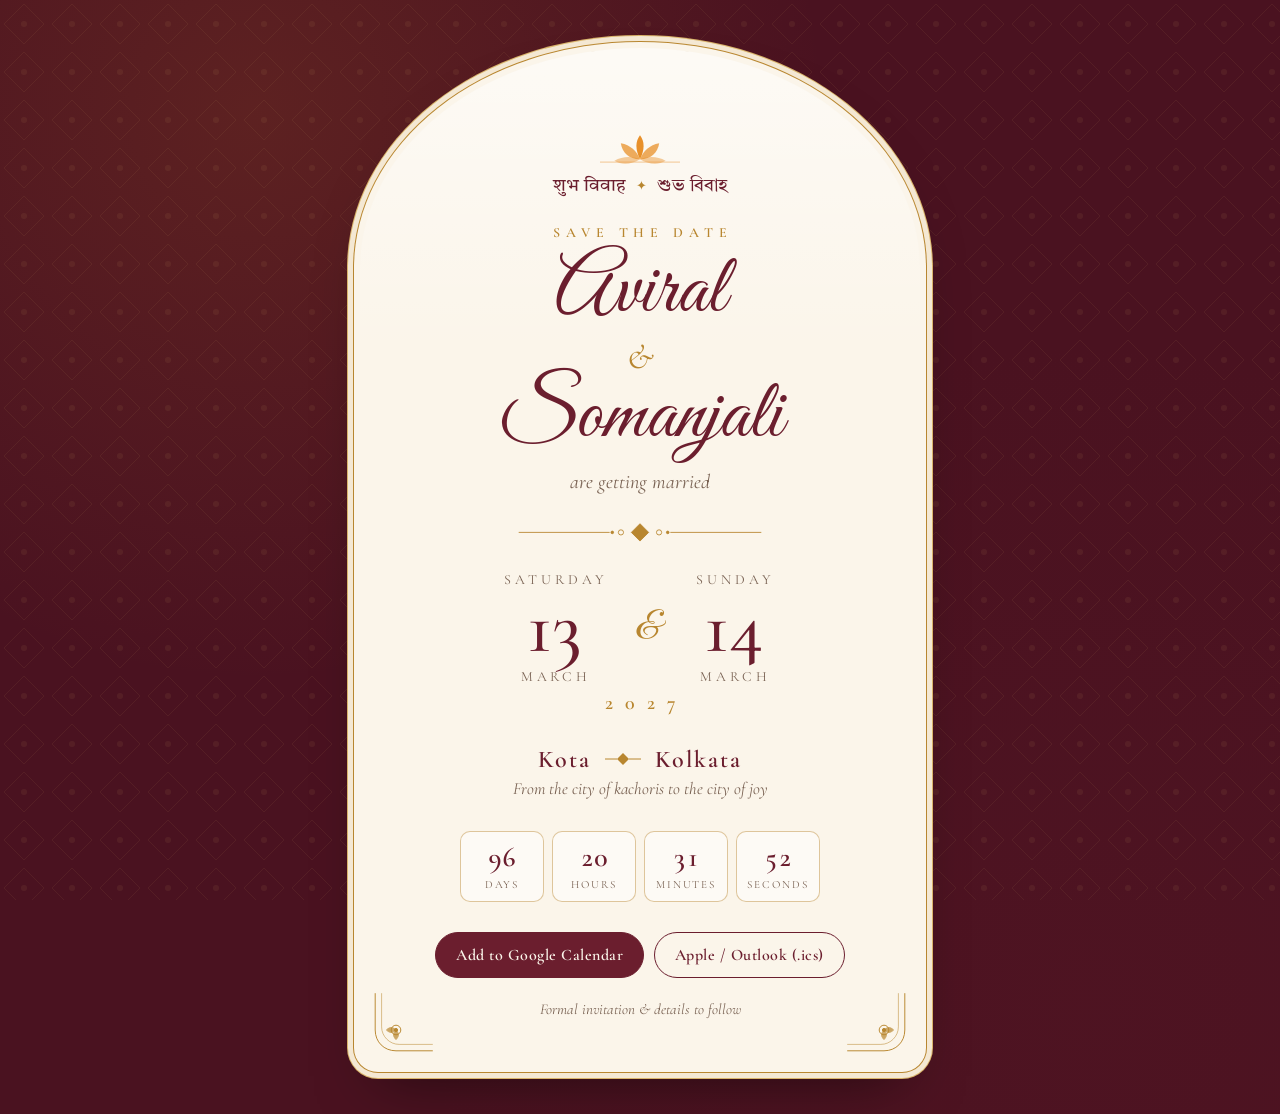
==== index.html @ 6f15373c "Add save-the-date page Co-Authored-By: Claude Opus 5.5 <noreply@anthropic.com>" ====
<!doctype html>
<html lang="en">
<head>
  <meta charset="utf-8">
  <meta name="viewport" content="width=device-width, initial-scale=1, viewport-fit=cover">
  <title>Aviral & Somanjali · Save the Date</title>
  <meta name="description" content="Aviral & Somanjali are getting married. Save the date: 13 & 14 March 2027.">
  <meta property="og:title" content="Aviral & Somanjali · Save the Date">
  <meta property="og:description" content="13 & 14 March 2027 · Kota meets Kolkata">
  <meta name="theme-color" content="#6b1e2e">
  <link rel="icon" href="data:image/svg+xml,<svg xmlns='http://www.w3.org/2000/svg' viewBox='0 0 100 100'><text y='.9em' font-size='90'>🌼</text></svg>">
  <link rel="preconnect" href="https://fonts.googleapis.com">
  <link rel="preconnect" href="https://fonts.gstatic.com" crossorigin>
  <link href="https://fonts.googleapis.com/css2?family=Cormorant+Garamond:ital,wght@0,400;0,500;0,600;1,400&family=Great+Vibes&family=Tiro+Devanagari+Hindi&family=Tiro+Bangla&display=swap" rel="stylesheet">
  <link rel="stylesheet" href="styles.css">
</head>
<body>
  <div class="petals" aria-hidden="true"></div>

  <main class="card">
    <div class="arch">
      <svg class="corner tl" viewBox="0 0 80 80" aria-hidden="true"><use href="#corner"/></svg>
      <svg class="corner tr" viewBox="0 0 80 80" aria-hidden="true"><use href="#corner"/></svg>
      <svg class="corner bl" viewBox="0 0 80 80" aria-hidden="true"><use href="#corner"/></svg>
      <svg class="corner br" viewBox="0 0 80 80" aria-hidden="true"><use href="#corner"/></svg>

      <svg class="ganesh" viewBox="0 0 120 40" aria-hidden="true"><use href="#lotus"/></svg>

      <p class="blessing">
        <span lang="hi">शुभ विवाह</span>
        <span class="dot">✦</span>
        <span lang="bn">শুভ বিবাহ</span>
      </p>

      <p class="eyebrow">Save the Date</p>

      <h1 class="names">
        <span>Aviral</span>
        <span class="amp">&amp;</span>
        <span>Somanjali</span>
      </h1>

      <p class="tagline">are getting married</p>

      <svg class="divider" viewBox="0 0 300 24" aria-hidden="true"><use href="#divider"/></svg>

      <div class="dates">
        <div class="date">
          <span class="dow">Saturday</span>
          <span class="day">13</span>
          <span class="month">March</span>
        </div>
        <div class="date-sep" aria-hidden="true">&amp;</div>
        <div class="date">
          <span class="dow">Sunday</span>
          <span class="day">14</span>
          <span class="month">March</span>
        </div>
      </div>
      <p class="year">2027</p>

      <p class="cities">
        <span>Kota</span>
        <svg viewBox="0 0 40 16" aria-hidden="true"><path d="M2 8h12M26 8h12" stroke="currentColor" stroke-width="1"/><path d="M20 2l6 6-6 6-6-6z" fill="currentColor"/></svg>
        <span>Kolkata</span>
      </p>
      <p class="cities-sub">From the city of kachoris to the city of joy</p>

      <div class="countdown" aria-label="Countdown to the wedding">
        <div><span id="cd-d">--</span><small>Days</small></div>
        <div><span id="cd-h">--</span><small>Hours</small></div>
        <div><span id="cd-m">--</span><small>Minutes</small></div>
        <div><span id="cd-s">--</span><small>Seconds</small></div>
      </div>

      <div class="actions">
        <a class="btn primary" id="gcal" target="_blank" rel="noopener">Add to Google Calendar</a>
        <button class="btn" id="ics" type="button">Apple / Outlook (.ics)</button>
      </div>

      <p class="footnote">Formal invitation &amp; details to follow</p>
    </div>
  </main>

  <svg width="0" height="0" style="position:absolute" aria-hidden="true">
    <defs>
      <g id="corner" fill="none" stroke="currentColor" stroke-width="1.2">
        <path d="M4 76V30C4 15 15 4 30 4h46"/>
        <path d="M12 76V34c0-12 10-22 22-22h42" opacity=".55"/>
        <circle cx="30" cy="30" r="6"/>
        <circle cx="30" cy="30" r="2" fill="currentColor"/>
        <path d="M30 18c4 4 4 8 0 12-4-4-4-8 0-12zM18 30c4-4 8-4 12 0-4 4-8 4-12 0z" fill="currentColor" opacity=".7"/>
      </g>
      <g id="lotus" fill="currentColor">
        <path d="M60 4c6 8 6 18 0 30-6-12-6-22 0-30z"/>
        <path d="M60 34c-4-10-12-18-24-20 2 12 10 20 24 20z" opacity=".75"/>
        <path d="M60 34c4-10 12-18 24-20-2 12-10 20-24 20z" opacity=".75"/>
        <path d="M60 34c-10-4-22-4-32 2 10 6 22 4 32-2z" opacity=".45"/>
        <path d="M60 34c10-4 22-4 32 2-10 6-22 4-32-2z" opacity=".45"/>
        <rect x="10" y="37" width="100" height="1.2" opacity=".5"/>
      </g>
      <g id="divider" fill="none" stroke="currentColor" stroke-width="1">
        <path d="M10 12h105M185 12h105"/>
        <path d="M150 2l10 10-10 10-10-10z" fill="currentColor"/>
        <circle cx="128" cy="12" r="3"/><circle cx="172" cy="12" r="3"/>
        <circle cx="118" cy="12" r="1.5" fill="currentColor"/><circle cx="182" cy="12" r="1.5" fill="currentColor"/>
      </g>
    </defs>
  </svg>

  <script src="script.js"></script>
</body>
</html>
---- styles.css ----
:root {
  --paper: #fbf5ea;
  --paper-2: #f4e8d3;
  --maroon: #6b1e2e;
  --maroon-deep: #4a1220;
  --gold: #b8862f;
  --gold-soft: #d9b46a;
  --marigold: #e8902a;
  --ink: #3b2a22;
  --muted: #7a6354;
}

* { box-sizing: border-box; margin: 0; padding: 0; }

html, body { min-height: 100%; }

body {
  font-family: "Cormorant Garamond", Georgia, serif;
  color: var(--ink);
  background:
    radial-gradient(circle at 20% 10%, rgba(232, 144, 42, .12), transparent 40%),
    radial-gradient(circle at 85% 90%, rgba(107, 30, 46, .12), transparent 45%),
    var(--maroon-deep);
  display: grid;
  place-items: center;
  /* side padding leaves room for the 13px gold border rings */
  padding: clamp(29px, 5vw, 48px) 29px;
  min-height: 100vh;
  min-height: 100dvh;
  overflow-x: hidden;
  -webkit-font-smoothing: antialiased;
}

/* subtle jaali pattern behind the card */
body::before {
  content: "";
  position: fixed;
  inset: 0;
  background-image: url("data:image/svg+xml,%3Csvg xmlns='http://www.w3.org/2000/svg' width='48' height='48' viewBox='0 0 48 48'%3E%3Cpath d='M24 4l20 20-20 20L4 24z' fill='none' stroke='%23d9b46a' stroke-opacity='.08'/%3E%3Ccircle cx='24' cy='24' r='3' fill='%23d9b46a' fill-opacity='.08'/%3E%3C/svg%3E");
  pointer-events: none;
}

.card {
  position: relative;
  width: 100%;
  max-width: 560px;
  z-index: 1;
  animation: rise 1.2s cubic-bezier(.2, .7, .2, 1) both;
}

.arch {
  position: relative;
  text-align: center;
  background:
    linear-gradient(180deg, rgba(255,255,255,.55), transparent 30%),
    var(--paper);
  border-radius: 280px 280px 18px 18px / 220px 220px 18px 18px;
  padding: clamp(56px, 12vw, 84px) clamp(22px, 7vw, 56px) clamp(36px, 7vw, 48px);
  box-shadow:
    0 0 0 6px var(--paper),
    0 0 0 7px var(--gold),
    0 0 0 12px var(--paper-2),
    0 0 0 13px var(--gold-soft),
    0 30px 60px -20px rgba(0,0,0,.55);
}

.corner {
  position: absolute;
  width: clamp(40px, 10vw, 64px);
  color: var(--gold);
}
.corner.tl, .corner.tr { display: none; }
.corner.bl { left: 12px; bottom: 12px; transform: rotate(-90deg); }
.corner.br { right: 12px; bottom: 12px; transform: rotate(180deg); }

.ganesh {
  width: 96px;
  color: var(--marigold);
  margin: 0 auto 10px;
  display: block;
}

.blessing {
  color: var(--maroon);
  font-size: clamp(15px, 3.6vw, 18px);
  display: flex;
  justify-content: center;
  align-items: center;
  gap: 10px;
  flex-wrap: wrap;
}
.blessing [lang="hi"] { font-family: "Tiro Devanagari Hindi", serif; }
.blessing [lang="bn"] { font-family: "Tiro Bangla", serif; }
.blessing .dot { color: var(--gold); font-size: .7em; }

.eyebrow {
  margin-top: clamp(18px, 4vw, 26px);
  font-size: clamp(12px, 2.8vw, 14px);
  letter-spacing: .42em;
  text-transform: uppercase;
  color: var(--gold);
  font-weight: 600;
  padding-left: .42em;
}

.names {
  font-family: "Great Vibes", cursive;
  font-weight: 400;
  color: var(--maroon);
  line-height: 1;
  margin-top: 10px;
  font-size: clamp(52px, 14vw, 84px);
  display: flex;
  flex-direction: column;
  align-items: center;
}
.names .amp {
  font-family: "Cormorant Garamond", serif;
  font-style: italic;
  font-size: .42em;
  color: var(--gold);
  margin: 4px 0 2px;
}

.tagline {
  font-style: italic;
  color: var(--muted);
  font-size: clamp(17px, 4vw, 20px);
  margin-top: 10px;
}

.divider {
  width: min(260px, 80%);
  color: var(--gold);
  margin: clamp(20px, 5vw, 28px) auto;
  display: block;
}

.dates {
  display: flex;
  justify-content: center;
  align-items: center;
  gap: clamp(14px, 5vw, 28px);
}
.date {
  display: flex;
  flex-direction: column;
  align-items: center;
  min-width: 92px;
}
.date .dow, .date .month {
  font-size: clamp(12px, 2.8vw, 14px);
  letter-spacing: .28em;
  text-transform: uppercase;
  color: var(--muted);
  padding-left: .28em;
}
.date .day {
  font-size: clamp(56px, 15vw, 76px);
  font-weight: 500;
  color: var(--maroon);
  line-height: 1.05;
}
.date-sep {
  font-family: "Great Vibes", cursive;
  font-size: clamp(30px, 8vw, 40px);
  color: var(--gold);
}
.year {
  margin-top: 6px;
  letter-spacing: .6em;
  padding-left: .6em;
  font-weight: 600;
  color: var(--gold);
  font-size: clamp(16px, 4vw, 20px);
}

.cities {
  margin-top: clamp(22px, 5vw, 30px);
  display: flex;
  justify-content: center;
  align-items: center;
  gap: 12px;
  font-size: clamp(20px, 5vw, 24px);
  font-weight: 600;
  color: var(--maroon);
  letter-spacing: .08em;
}
.cities svg { width: 40px; color: var(--gold); }
.cities-sub {
  font-style: italic;
  color: var(--muted);
  font-size: clamp(15px, 3.6vw, 17px);
  margin-top: 4px;
}

.countdown {
  display: grid;
  grid-template-columns: repeat(4, 1fr);
  gap: 8px;
  margin: clamp(24px, 6vw, 32px) auto 0;
  max-width: 360px;
}
.countdown div {
  border: 1px solid rgba(184, 134, 47, .45);
  border-radius: 10px;
  padding: 10px 4px 8px;
  background: rgba(255, 255, 255, .5);
}
.countdown span {
  display: block;
  font-size: clamp(22px, 6vw, 28px);
  font-weight: 600;
  color: var(--maroon);
  font-variant-numeric: tabular-nums;
  line-height: 1.1;
}
.countdown small {
  font-size: 11px;
  letter-spacing: .18em;
  text-transform: uppercase;
  color: var(--muted);
}

.actions {
  margin-top: clamp(24px, 6vw, 30px);
  display: flex;
  flex-wrap: wrap;
  gap: 10px;
  justify-content: center;
}
.btn {
  font: inherit;
  font-size: 16px;
  font-weight: 600;
  letter-spacing: .03em;
  padding: 12px 20px;
  border-radius: 999px;
  border: 1px solid var(--maroon);
  color: var(--maroon);
  background: transparent;
  cursor: pointer;
  text-decoration: none;
  transition: background .2s, color .2s, transform .2s;
  min-height: 44px;
}
.btn:hover { transform: translateY(-1px); background: rgba(107, 30, 46, .06); }
.btn.primary { background: var(--maroon); color: var(--paper); }
.btn.primary:hover { background: var(--maroon-deep); }
.btn:focus-visible { outline: 2px solid var(--marigold); outline-offset: 3px; }

.footnote {
  margin-top: 22px;
  font-style: italic;
  font-size: 15px;
  color: var(--muted);
}

/* falling marigold petals */
.petals { position: fixed; inset: 0; pointer-events: none; overflow: hidden; z-index: 0; }
.petal {
  position: absolute;
  top: -20px;
  width: 12px;
  height: 9px;
  border-radius: 60% 0 60% 0;
  opacity: .85;
  animation: fall linear infinite;
}

@keyframes fall {
  to { transform: translate(var(--drift), 110vh) rotate(540deg); }
}
@keyframes rise {
  from { opacity: 0; transform: translateY(24px); }
  to { opacity: 1; transform: none; }
}

@media (max-width: 420px) {
  .arch { border-radius: 200px 200px 14px 14px / 150px 150px 14px 14px; }
  .actions .btn { width: 100%; }
}

@media (prefers-reduced-motion: reduce) {
  .card { animation: none; }
  .petals { display: none; }
}
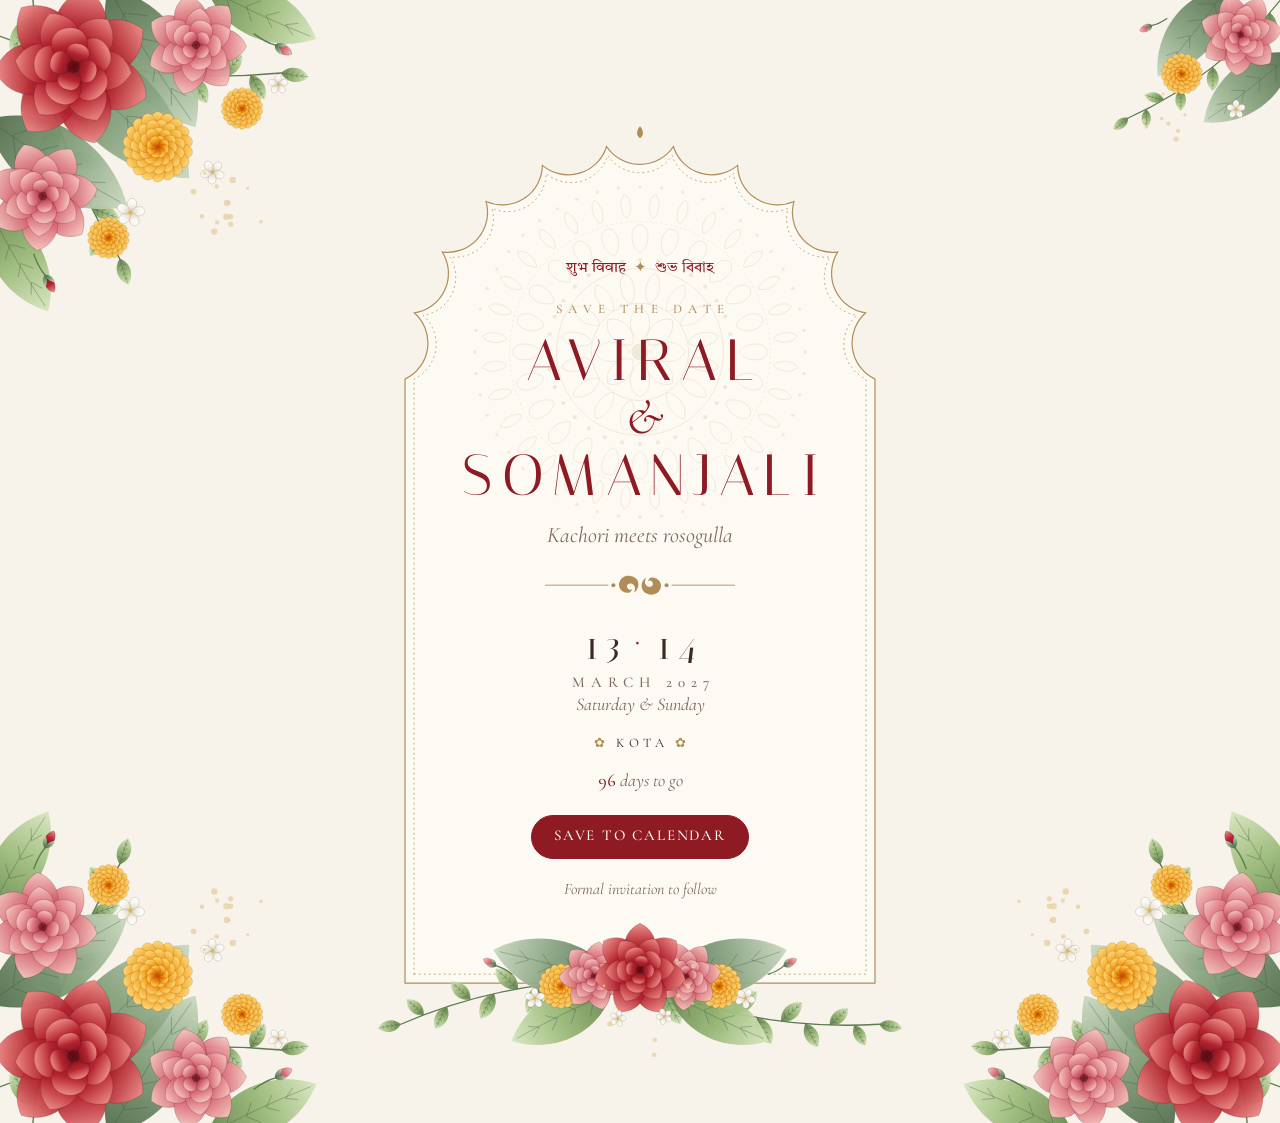
==== commit c8831acb: "Switch save-the-date to Rani Bagh floral design Floral jharokha arch design with roses and marigolds" ====
--- a/index.html
+++ b/index.html
@@ -4,110 +4,300 @@
   <meta charset="utf-8">
   <meta name="viewport" content="width=device-width, initial-scale=1, viewport-fit=cover">
   <title>Aviral & Somanjali · Save the Date</title>
-  <meta name="description" content="Aviral & Somanjali are getting married. Save the date: 13 & 14 March 2027.">
+  <meta name="description" content="Aviral & Somanjali are getting married. Save the date: 13 & 14 March 2027, Kota.">
   <meta property="og:title" content="Aviral & Somanjali · Save the Date">
-  <meta property="og:description" content="13 & 14 March 2027 · Kota meets Kolkata">
-  <meta name="theme-color" content="#6b1e2e">
-  <link rel="icon" href="data:image/svg+xml,<svg xmlns='http://www.w3.org/2000/svg' viewBox='0 0 100 100'><text y='.9em' font-size='90'>🌼</text></svg>">
+  <meta property="og:description" content="13 & 14 March 2027 · Kota · Kachori meets rosogulla">
+  <meta name="theme-color" content="#f8f3ea">
+  <meta name="format-detection" content="telephone=no">
+  <link rel="apple-touch-icon" href="data:image/svg+xml,<svg xmlns='http://www.w3.org/2000/svg' viewBox='0 0 100 100'><rect width='100' height='100' fill='%23f8f3ea'/><text x='50' y='68' font-size='54' text-anchor='middle'>🌺</text></svg>">
   <link rel="preconnect" href="https://fonts.googleapis.com">
   <link rel="preconnect" href="https://fonts.gstatic.com" crossorigin>
-  <link href="https://fonts.googleapis.com/css2?family=Cormorant+Garamond:ital,wght@0,400;0,500;0,600;1,400&family=Great+Vibes&family=Tiro+Devanagari+Hindi&family=Tiro+Bangla&display=swap" rel="stylesheet">
-  <link rel="stylesheet" href="styles.css">
+  <link href="https://fonts.googleapis.com/css2?family=Italiana&family=Pinyon+Script&family=Cormorant+Garamond:ital,wght@0,400;0,500;1,400&family=Tiro+Devanagari+Hindi&family=Tiro+Bangla&display=swap" rel="stylesheet">
+  <style>
+    :root {
+      --cream: #f8f3ea;
+      --panel: #fdfaf4;
+      --ink: #3a2a24;
+      --muted: #7d6a5f;
+      --red: #8e1b24;
+      --gold: #b08d57;
+    }
+    * { box-sizing: border-box; margin: 0; padding: 0; }
+    body {
+      font-family: "Cormorant Garamond", Georgia, serif;
+      color: var(--ink);
+      background: var(--cream);
+      overflow-x: hidden;
+      -webkit-text-size-adjust: 100%;
+      text-size-adjust: 100%;
+      -webkit-tap-highlight-color: transparent;
+    }
+    .page {
+      position: relative;
+      min-height: 100vh;
+      min-height: 100dvh;
+      display: grid;
+      place-items: center;
+      padding: clamp(110px, 20vw, 140px) 16px clamp(110px, 20vw, 140px);
+      overflow: hidden;
+    }
+    .corner { position: absolute; pointer-events: none; z-index: 2; }
+    .corner.big { width: clamp(200px, 40vw, 460px); }
+    .corner.small { width: clamp(130px, 24vw, 280px); }
+    .tl { top: -12px; left: -12px; }
+    .br { bottom: -12px; right: -12px; transform: scale(-1, -1); }
+    .tr { top: -12px; right: -12px; transform: scaleX(-1); }
+    .bl { bottom: -12px; left: -12px; transform: scaleY(-1); }
+
+    .card {
+      position: relative;
+      z-index: 1;
+      width: 100%;
+      max-width: 470px;
+      text-align: center;
+      padding: clamp(86px, 22vw, 118px) clamp(24px, 7vw, 48px) 84px;
+      animation: fade 1.4s ease both;
+    }
+    /* floral spray resting on the base of the arch */
+    .base {
+      position: absolute;
+      left: 50%;
+      bottom: -62px;
+      width: 112%;
+      transform: translateX(-50%);
+      overflow: visible;
+      pointer-events: none;
+    }
+    @keyframes fade { from { opacity: 0; transform: translateY(14px); } }
+    .arch { position: absolute; inset: 0; width: 100%; height: 100%; overflow: visible; z-index: -1; }
+    .mandala {
+      position: absolute;
+      top: 38px;
+      left: 50%;
+      width: 74%;
+      transform: translateX(-50%);
+      opacity: .16;
+      z-index: -1;
+      animation: turn 160s linear infinite;
+    }
+    @keyframes turn { to { transform: translateX(-50%) rotate(360deg); } }
+
+    .bless { font-size: 15px; color: var(--red); }
+    .bless [lang="hi"] { font-family: "Tiro Devanagari Hindi", serif; }
+    .bless [lang="bn"] { font-family: "Tiro Bangla", serif; }
+    .bless i { color: var(--gold); font-style: normal; margin: 0 8px; }
+
+    .std {
+      margin-top: 22px;
+      font-size: 13px;
+      font-weight: 500;
+      letter-spacing: .48em;
+      padding-left: .48em;
+      text-transform: uppercase;
+      color: var(--gold);
+    }
+    h1 {
+      font-family: "Italiana", serif;
+      font-weight: 400;
+      text-transform: uppercase;
+      letter-spacing: .16em;
+      padding-left: .16em;
+      font-size: clamp(36px, 10vw, 58px);
+      line-height: 1.1;
+      margin-top: 12px;
+      color: var(--red);
+    }
+    h1 .amp {
+      display: block;
+      font-family: "Cormorant Garamond", serif;
+      font-style: italic;
+      text-transform: none;
+      letter-spacing: 0;
+      padding: 0;
+      color: var(--red);
+      font-size: .85em;
+      line-height: 1;
+      margin: 0 0 2px;
+    }
+
+    .tagline { margin-top: 14px; font-style: italic; font-size: clamp(19px, 5vw, 22px); color: var(--muted); }
+
+    .paisley { display: block; width: 190px; margin: 22px auto; color: var(--gold); }
+
+    .when {
+      font-family: "Italiana", serif;
+      font-size: clamp(30px, 8vw, 40px);
+      letter-spacing: .18em;
+      padding-left: .18em;
+    }
+    .when b { font-weight: 400; color: var(--red); margin: 0 .2em; }
+    .month { margin-top: 4px; font-size: 15px; font-weight: 500; letter-spacing: .4em; padding-left: .4em; text-transform: uppercase; color: var(--muted); }
+    .days { font-style: italic; font-size: 18px; color: var(--muted); margin-top: 2px; }
+
+    .cities { margin-top: 20px; font-size: 13px; letter-spacing: .36em; padding-left: .36em; text-transform: uppercase; color: var(--ink); }
+    .cities i { color: var(--gold); font-style: normal; margin: 0 6px; }
+
+    .cd { margin-top: 18px; font-style: italic; font-size: 18px; color: var(--muted); font-variant-numeric: tabular-nums; }
+    .cd span { color: var(--red); font-style: normal; font-weight: 500; }
+
+    .actions { display: flex; flex-wrap: wrap; gap: 10px; justify-content: center; margin-top: 24px; }
+    .btn {
+      font: inherit; font-size: 15px; font-weight: 500; letter-spacing: .12em; text-transform: uppercase;
+      min-height: 44px; padding: 10px 22px; border-radius: 999px; cursor: pointer; text-decoration: none;
+      border: 1px solid var(--ink); background: transparent; color: var(--ink);
+      transition: background .2s, color .2s;
+    }
+    .btn:hover { background: var(--ink); color: var(--panel); }
+    .btn.primary { background: var(--red); border-color: var(--red); color: var(--panel); }
+    .btn.primary:hover { background: var(--ink); border-color: var(--ink); }
+    .btn:focus-visible { outline: 2px solid var(--gold); outline-offset: 3px; }
+    .foot { margin-top: 20px; font-style: italic; color: var(--muted); }
+
+    /* Phones (tuned for iPhone 17 / 17 Pro at 402×874, also 17 Pro Max 440×956 and Air 420×912):
+       tighter rhythm so names, dates and the button sit above Safari's bottom toolbar */
+    @media (max-width: 480px) {
+      .page {
+        min-height: 100svh;
+        padding: calc(env(safe-area-inset-top) + 78px) max(14px, env(safe-area-inset-right)) calc(env(safe-area-inset-bottom) + 72px) max(14px, env(safe-area-inset-left));
+      }
+      .corner.big { width: 47vw; }
+      .corner.small { width: 30vw; }
+      .card { padding: 74px 22px 68px; }
+      .mandala { top: 26px; width: 80%; }
+      .std { margin-top: 14px; }
+      h1 { font-size: 10.4vw; margin-top: 8px; }
+      .tagline { margin-top: 6px; font-size: 19px; }
+      .paisley { width: 160px; margin: 14px auto; }
+      .when { font-size: 34px; }
+      .month { font-size: 14px; }
+      .cities { margin-top: 12px; }
+      .cd { margin-top: 10px; }
+      .actions { margin-top: 16px; }
+      .actions .btn { width: 100%; min-height: 48px; font-size: 16px; }
+      .foot { margin-top: 12px; }
+      .base { bottom: -52px; width: 118%; }
+    }
+    @media (prefers-reduced-motion: reduce) { .card, .mandala { animation: none; } }
+  </style>
 </head>
 <body>
-  <div class="petals" aria-hidden="true"></div>
-
-  <main class="card">
-    <div class="arch">
-      <svg class="corner tl" viewBox="0 0 80 80" aria-hidden="true"><use href="#corner"/></svg>
-      <svg class="corner tr" viewBox="0 0 80 80" aria-hidden="true"><use href="#corner"/></svg>
-      <svg class="corner bl" viewBox="0 0 80 80" aria-hidden="true"><use href="#corner"/></svg>
-      <svg class="corner br" viewBox="0 0 80 80" aria-hidden="true"><use href="#corner"/></svg>
-
-      <svg class="ganesh" viewBox="0 0 120 40" aria-hidden="true"><use href="#lotus"/></svg>
-
-      <p class="blessing">
-        <span lang="hi">शुभ विवाह</span>
-        <span class="dot">✦</span>
-        <span lang="bn">শুভ বিবাহ</span>
-      </p>
-
-      <p class="eyebrow">Save the Date</p>
-
-      <h1 class="names">
-        <span>Aviral</span>
-        <span class="amp">&amp;</span>
-        <span>Somanjali</span>
-      </h1>
-
-      <p class="tagline">are getting married</p>
-
-      <svg class="divider" viewBox="0 0 300 24" aria-hidden="true"><use href="#divider"/></svg>
-
-      <div class="dates">
-        <div class="date">
-          <span class="dow">Saturday</span>
-          <span class="day">13</span>
-          <span class="month">March</span>
-        </div>
-        <div class="date-sep" aria-hidden="true">&amp;</div>
-        <div class="date">
-          <span class="dow">Sunday</span>
-          <span class="day">14</span>
-          <span class="month">March</span>
-        </div>
+  <div class="page">
+    <svg class="corner big tl" viewBox="0 0 420 420" aria-hidden="true"></svg>
+    <svg class="corner big br" viewBox="0 0 420 420" aria-hidden="true"></svg>
+    <svg class="corner small tr" viewBox="0 0 300 300" aria-hidden="true"></svg>
+    <svg class="corner big bl" viewBox="0 0 420 420" aria-hidden="true"></svg>
+
+    <main class="card">
+      <svg class="arch" aria-hidden="true"></svg>
+      <svg class="base" viewBox="0 0 520 150" aria-hidden="true"></svg>
+      <svg class="mandala" viewBox="-100 -100 200 200" aria-hidden="true"></svg>
+
+      <p class="bless"><span lang="hi">शुभ विवाह</span><i>✦</i><span lang="bn">শুভ বিবাহ</span></p>
+      <p class="std">Save the Date</p>
+      <h1>Aviral <span class="amp">&amp;</span> Somanjali</h1>
+      <p class="tagline">Kachori meets rosogulla</p>
+
+      <svg class="paisley" viewBox="0 0 150 24" aria-hidden="true" fill="currentColor">
+        <rect x="0" y="11.5" width="50" height="1" opacity=".7"/>
+        <rect x="100" y="11.5" width="50" height="1" opacity=".7"/>
+        <path d="M66 18c-6 0-9-5-7-9 2-5 9-6 13-2 3 3 2 9-2 11 2-3 1-6-1-7-3-1-5 1-4 3 1 2 3 2 4 1-1 2-2 3-3 3z"/>
+        <path d="M84 6c6 0 9 5 7 9-2 5-9 6-13 2-3-3-2-9 2-11-2 3-1 6 1 7 3 1 5-1 4-3-1-2-3-2-4-1 1-2 2-3 3-3z"/>
+        <circle cx="54" cy="12" r="1.6"/><circle cx="96" cy="12" r="1.6"/>
+      </svg>
+
+      <p class="when">13<b>·</b>14</p>
+      <p class="month">March 2027</p>
+      <p class="days">Saturday &amp; Sunday</p>
+
+      <p class="cities"><i>✿</i>Kota<i>✿</i></p>
+
+      <p class="cd" aria-label="Countdown to the wedding"><span data-cd="d">--</span> days to go</p>
+
+      <div class="actions">
+        <a class="btn primary" data-gcal>Save to Calendar</a>
       </div>
-      <p class="year">2027</p>
-
-      <p class="cities">
-        <span>Kota</span>
-        <svg viewBox="0 0 40 16" aria-hidden="true"><path d="M2 8h12M26 8h12" stroke="currentColor" stroke-width="1"/><path d="M20 2l6 6-6 6-6-6z" fill="currentColor"/></svg>
-        <span>Kolkata</span>
-      </p>
-      <p class="cities-sub">From the city of kachoris to the city of joy</p>
-
-      <div class="countdown" aria-label="Countdown to the wedding">
-        <div><span id="cd-d">--</span><small>Days</small></div>
-        <div><span id="cd-h">--</span><small>Hours</small></div>
-        <div><span id="cd-m">--</span><small>Minutes</small></div>
-        <div><span id="cd-s">--</span><small>Seconds</small></div>
-      </div>
-
-      <div class="actions">
-        <a class="btn primary" id="gcal" target="_blank" rel="noopener">Add to Google Calendar</a>
-        <button class="btn" id="ics" type="button">Apple / Outlook (.ics)</button>
-      </div>
-
-      <p class="footnote">Formal invitation &amp; details to follow</p>
-    </div>
-  </main>
-
-  <svg width="0" height="0" style="position:absolute" aria-hidden="true">
-    <defs>
-      <g id="corner" fill="none" stroke="currentColor" stroke-width="1.2">
-        <path d="M4 76V30C4 15 15 4 30 4h46"/>
-        <path d="M12 76V34c0-12 10-22 22-22h42" opacity=".55"/>
-        <circle cx="30" cy="30" r="6"/>
-        <circle cx="30" cy="30" r="2" fill="currentColor"/>
-        <path d="M30 18c4 4 4 8 0 12-4-4-4-8 0-12zM18 30c4-4 8-4 12 0-4 4-8 4-12 0z" fill="currentColor" opacity=".7"/>
-      </g>
-      <g id="lotus" fill="currentColor">
-        <path d="M60 4c6 8 6 18 0 30-6-12-6-22 0-30z"/>
-        <path d="M60 34c-4-10-12-18-24-20 2 12 10 20 24 20z" opacity=".75"/>
-        <path d="M60 34c4-10 12-18 24-20-2 12-10 20-24 20z" opacity=".75"/>
-        <path d="M60 34c-10-4-22-4-32 2 10 6 22 4 32-2z" opacity=".45"/>
-        <path d="M60 34c10-4 22-4 32 2-10 6-22 4-32-2z" opacity=".45"/>
-        <rect x="10" y="37" width="100" height="1.2" opacity=".5"/>
-      </g>
-      <g id="divider" fill="none" stroke="currentColor" stroke-width="1">
-        <path d="M10 12h105M185 12h105"/>
-        <path d="M150 2l10 10-10 10-10-10z" fill="currentColor"/>
-        <circle cx="128" cy="12" r="3"/><circle cx="172" cy="12" r="3"/>
-        <circle cx="118" cy="12" r="1.5" fill="currentColor"/><circle cx="182" cy="12" r="1.5" fill="currentColor"/>
-      </g>
-    </defs>
-  </svg>
-
-  <script src="script.js"></script>
+      <p class="foot">Formal invitation to follow</p>
+    </main>
+  </div>
+
+  <script src="flora.js"></script>
+  <script>
+    floraDefs();
+    const rand = rng(14);
+
+    const big = [
+      sprig(0, 40, 270, 98, "sage"),
+      sprig(40, 0, 260, 162, "sage"),
+      leaf(0, 120, 150, 122, "leaf"),
+      leaf(110, 0, 150, 148, "leaf"),
+      leaf(60, 50, 175, 135, "leaf"),
+      leaf(0, 200, 110, 150, "sage"),
+      leaf(200, 0, 110, 115, "sage"),
+      bud(262, 52, 11, 118, "blush"),
+      bud(52, 262, 11, 152, "rose"),
+      rose(78, 72, 72, 10, "rose"),
+      rose(190, 52, 46, 40, "blush"),
+      rose(50, 190, 50, -20, "blush"),
+      marigold(155, 145, 32, 0),
+      marigold(232, 110, 19, 20),
+      marigold(110, 228, 19, 0),
+      jasmine(130, 205, 13, 10),
+      jasmine(205, 168, 11, 40),
+      jasmine(265, 88, 9, 0),
+      dots(220, 200, 14, 40, "#e7cfa3", rand),
+    ].join("");
+
+    const small = [
+      sprig(10, 10, 210, 128, "sage"),
+      leaf(0, 70, 120, 128, "leaf"),
+      leaf(70, 0, 120, 142, "leaf"),
+      bud(150, 40, 9, 115, "blush"),
+      rose(55, 50, 44, 20, "blush"),
+      marigold(118, 92, 22, 0),
+      jasmine(60, 130, 10, 0),
+      dots(140, 140, 8, 30, "#e7cfa3", rand),
+    ].join("");
+
+    document.querySelectorAll(".corner.big").forEach((s) => (s.innerHTML = big));
+    document.querySelectorAll(".corner.small").forEach((s) => (s.innerHTML = small));
+
+    document.querySelector(".base").innerHTML = [
+      sprig(260, 88, 240, -100, "sage"),
+      sprig(260, 88, 240, 100, "sage"),
+      leaf(240, 92, 130, -74, "leaf"),
+      leaf(280, 92, 130, 74, "leaf"),
+      leaf(232, 98, 110, -116, "sage"),
+      leaf(288, 98, 110, 116, "sage"),
+      bud(118, 72, 9, -62, "blush"),
+      bud(402, 72, 9, 62, "blush"),
+      marigold(182, 92, 22, 0),
+      marigold(338, 92, 22, 10),
+      rose(214, 82, 34, 10, "blush"),
+      rose(306, 82, 34, -20, "blush"),
+      rose(260, 76, 46, 0, "rose"),
+      jasmine(156, 104, 10, 0),
+      jasmine(364, 104, 10, 30),
+      jasmine(238, 124, 8, 15),
+      jasmine(284, 122, 8, 50),
+      dots(260, 110, 10, 70, "#e7cfa3", rand),
+    ].join("");
+    document.querySelector(".mandala").innerHTML = mandala("#b08d57");
+
+    // Jharokha arch sized to the card
+    const card = document.querySelector(".card");
+    const arch = document.querySelector(".arch");
+    function drawArch() {
+      const w = card.clientWidth;
+      const h = card.clientHeight;
+      arch.setAttribute("viewBox", `0 0 ${w} ${h}`);
+      arch.innerHTML =
+        `<path d="${archPath(w, h, 0)}" fill="#fdfaf4" fill-opacity=".94" stroke="#b08d57" stroke-width="1.2"/>` +
+        `<path d="${archPath(w, h, 9)}" fill="none" stroke="#b08d57" stroke-width=".8" stroke-dasharray="1 4" stroke-linecap="round"/>` +
+        `<path d="M${w / 2} -14c4 5 4 9 0 12-4-3-4-7 0-12z" fill="#b08d57"/>`;
+    }
+    drawArch();
+    new ResizeObserver(drawArch).observe(card);
+  </script>
+  <script src="common.js"></script>
 </body>
 </html>
